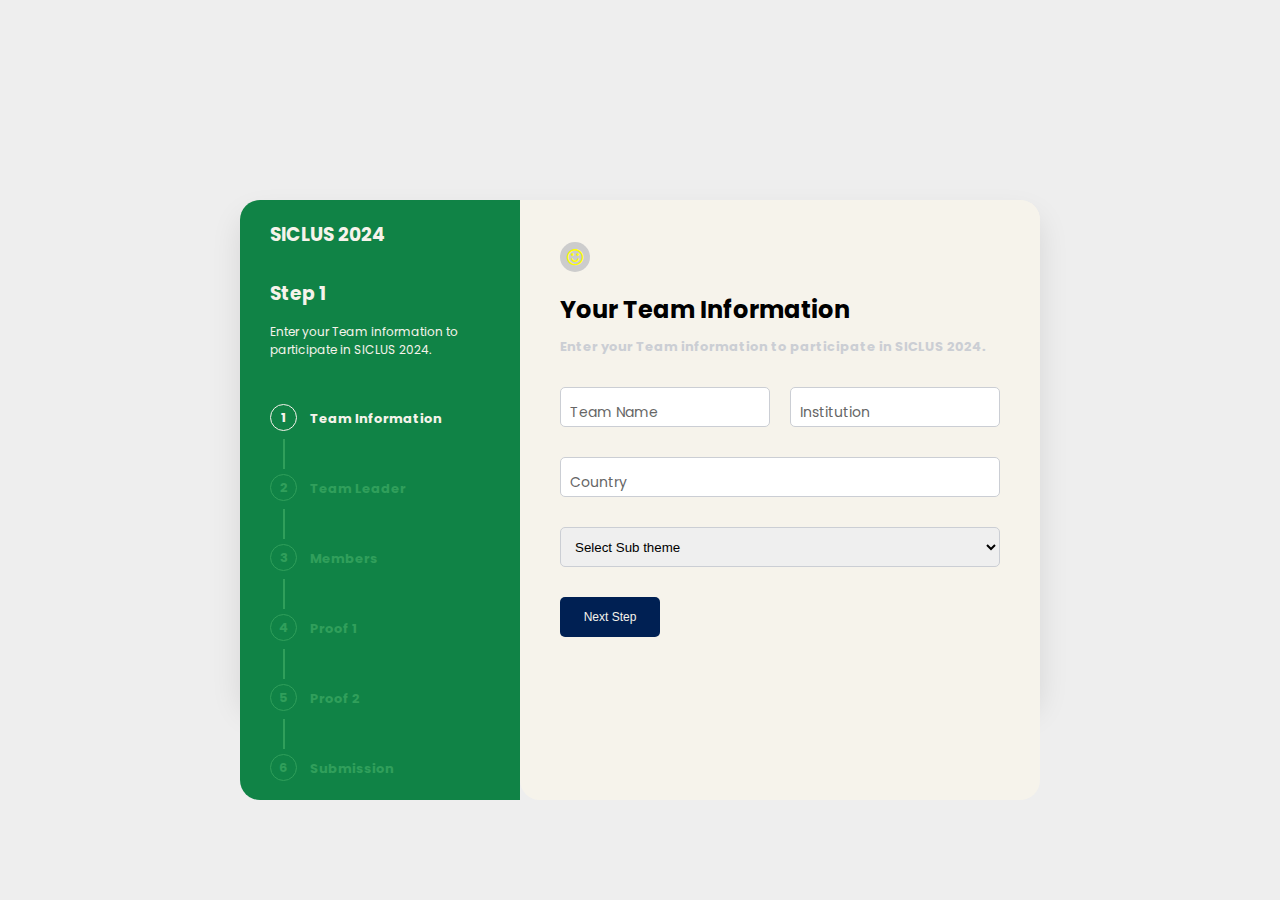
==== Registrasi/Index.html @ 1d0753e4 "Add files via upload" ====
<!doctype html>
<html>
    <head>
        <meta charset='utf-8'>
        <meta name='viewport' content='width=device-width, initial-scale=1'>
        <title>Registrasi</title>
        <link href='#' rel='stylesheet'>
        <link href='https://cdnjs.cloudflare.com/ajax/libs/font-awesome/4.7.0/css/font-awesome.min.css' rel='stylesheet'>
        <link rel="stylesheet" href="style.css" />
        <script type='text/javascript' src='#'></script>
        <script src="./app.js" defer></script>
    </head>
    <body>
        <div class="container">
            <div class="card">
                <div class="form">
                    <div class="left-side">
                        <div class="left-heading">
                            <h3>SICLUS 2024</h3>
                        </div>
                        <div class="steps-content">
                            <h3>Step <span class="step-number">1</span></h3>
                            <p class="step-number-content active">Enter your Team information to participate in SICLUS 2024.</p>
                            <p class="step-number-content d-none">Let us know more the leader of the team for better contact.</p>
                            <p class="step-number-content d-none">Don't forget your other teammates.</p>
                            <p class="step-number-content d-none">Submit requirement task that has been shared on Instagram.</p>
                            <p class="step-number-content d-none">Submit Requirement task on groupchat and your team ID.</p>
                            <p class="step-number-content d-none">Submit your innovation paper.</p>
                        </div>
                        <ul class="progress-bar">
                            <li class="active">Team Information</li>
                            <li>Team Leader</li>
                            <li>Members</li>
                            <li>Proof 1</li>
                            <li>Proof 2</li>
                            <li>Submission</li>
                        </ul>
                    </div>
            <div class="right-side">
                <div class="main active">
                    <small><i class="fa fa-smile-o"></i></small>
                    <div class="text">
                        <h2>Your Team Information</h2>
                        <p>Enter your Team information to participate in SICLUS 2024.</p>
                    </div>
                    <div class="input-text">
                        <div class="input-div">
                            <input type="text" required require id="user_name">
                            <span>Team Name</span>
                        </div>
                        <div class="input-div"> 
                            <input type="text" required>
                            <span>Institution</span>
                        </div>
                    </div>
                    <div class="input-text">
                        <div class="input-div">
                            <input type="text" required require>
                            <span>Country</span>
                        </div>
                    </div>
                    <div class="input-text">
                        <div class="input-div">
                            <select>
                                <option>Select Sub theme</option>
                                <option>Maritime</option>
                                <option>Infrastructure</option>
                                <option>Settlement</option>
                                <option>Economy</option>
                            </select>
                        </div>
                    </div>
                    <div class="buttons">
                        <button class="next_button">Next Step</button>
                    </div>
                </div>
                <div class="main">
                    <small><i class="fa fa-smile-o"></i></small>
                    <div class="text">
                        <h2>Team Leader</h2>
                        <p>Inform about your team leader.</p>
                    </div>
                    <div class="input-text">
                        <div class="input-div">
                            <input type="text" required require>
                            <span>Team Leader Name</span>
                        </div>
                        <div class="input-div"> 
                            <input type="text" required>
                            <span>Team Leader Major</span>
                        </div>
                    </div>
                    <div class="input-text">
                        <div class="input-div">
                            <input type="text" required require>
                            <span>Phone number</span>
                        </div>
                        <div class="input-div">
                            <input type="text" required require>
                            <span>E-mail Address</span>
                        </div>
                    </div>
                    <div class="buttons button_space">
                        <button class="back_button">Back</button>
                        <button class="next_button">Next Step</button>
                    </div>
                </div>
                <div class="main">
                    <small><i class="fa fa-smile-o"></i></small>
                    <div class="text">
                        <h2>Member</h2>
                        <p>Give us More information regarding the member?</p>
                    </div>
                    <div class="input-text">
                        <div class="input-div">
                            <input type="text" required require>
                            <span>First Member name</span>
                        </div>
                        <div class="input-div"> 
                            <input type="text" required require>
                            <span>Major</span>
                        </div>
                    </div>
                    <div class="input-text">
                        <div class="input-div">
                            <input type="text" required>
                            <span>Second Member Name</span>
                        </div>
                        <div class="input-div">
                            <input type="text" required>
                            <span>Major</span>
                        </div>
                    </div>
                    <div class="buttons button_space">
                        <button class="back_button">Back</button>
                        <button class="next_button">Next Step</button>
                    </div>
                </div>
                
                <div class="main">
                    <small><i class="fa fa-smile-o"></i></small>
                    <div class="text">
                        <h2>Proof 1</h2>
                        <p>Let us Know if you have share the requirement task to instagram</p>
                    </div>
                    <div class="input-text">
                        <div class="input-div">
                            <input type="file" required name="Flyer" id="Flyer" require>
                            <label>Flyer</label>
                        </div>
                    </div>
                    <div class="input-text">
                        <div class="input-div">
                            <input type="file" required name="Twibbon" id="Twibbon" require>
                            <label>Twibbon</label>
                        </div>
                    </div>
                    <div class="buttons button_space">
                        <button class="back_button">Back</button>
                        <button class="next_button">Next Step</button>
                    </div>
                </div>

                <div class="main">
                    <small><i class="fa fa-smile-o"></i></small>
                    <div class="text">
                        <h2>Proof 2</h2>
                        <p>Share yours and your teammates LOA and requirement task on group chat</p>
                    </div>
                    <div class="input-text">
                        <div class="input-div">
                            <input type="file" required name="flyer" id="flyer" require>
                            <label>Flyer (Group chat)</label>
                        </div>
                    </div>
                    <div class="input-text">
                        <div class="input-div">
                            <input type="file" required name="student_id_card" id="student_id_card" require>
                            <label>Student ID Card/LOA (PDF)</label>
                        </div>
                    </div>
                    <div class="buttons button_space">
                        <button class="back_button">Back</button>
                        <button class="next_button">Next Step</button>
                    </div>
                </div>
                
                
                
                <div class="main">
                    <small><i class="fa fa-smile-o"></i></small>
                    <div class="text">
                        <h2>Submission</h2>
                        <p>Submit your team work</p>
                    </div>
                    <div class="input-text">
                        <div class="input-div">
                            <input type="file" required name="Origin" id="Origin" require>
                            <label>Originality Sheet</label>
                        </div>
                    </div>
                    <div class="input-text">
                        <div class="input-div">
                            <input type="file" required name="abstract" id="sbstract" require>
                            <label>Abstract</label>
                        </div>
                    </div>
                    <div class="buttons button_space">
                        <button class="back_button">Back</button>
                        <button class="submit_button">Submit</button>
                    </div>
                </div>
                 <div class="main">
                     <svg class="checkmark" xmlns="http://www.w3.org/2000/svg" viewBox="0 0 52 52">
                         <circle class="checkmark__circle" cx="26" cy="26" r="25" fill="none"/>
                        <path class="checkmark__check" fill="none" d="M14.1 27.2l7.1 7.2 16.7-16.8"/>
                    </svg>
                     
                    <div class="text congrats">
                        <h2>Congratulations!</h2>
                        <p>Thanks Energizen. <span class="shown_name"></span> your information has been submitted successfully. Join the WhatsApp group <a href="https://your_whatsapp_group_link_here">here</a>.</p>
                    </div>

            </div>
        </div>
    </div>
</div>
---- Registrasi/style.css ----
@import url('https://fonts.googleapis.com/css2?family=Poppins:wght@200&display=swap');

*{
    padding:0;
    margin:0;
}
.container{
    min-height:100vh;
    display:flex;
    justify-content:center;
    align-items:center;
    background-color:#eee;
}
.container .card{
    height:500px;
    width:800px;
    background-color:#F6F3EB;
    position:relative;
    box-shadow:0 15px 30px rgba(0,0,0,0.1);
    font-family: 'Poppins', sans-serif;
    border-radius:20px;
}
.container .card .form{
    width:100%;
    height:100%;
    
    display:flex;
}
.container .card .left-side{
    width:35%;
    background-color:#108346;
    height:120%;
 border-top-left-radius:20px;
 border-bottom-left-radius:20px;
  padding:20px 30px;
  box-sizing:border-box;

}
/*left-side-start*/
.left-heading{
    color:#F6F3EB;
   
}
.steps-content{
    margin-top:30px;
    color:#F6F3EB;
}
.steps-content p{
    font-size:12px;
    margin-top:15px;
}
.progress-bar{
    list-style:none;
    /*color:#F6F3EB;*/
    margin-top:30px;
    font-size:13px;
    font-weight:700;
    counter-reset:container 0;
}
.progress-bar li{
       position:relative;
       margin-left:40px;
       margin-top:50px;
       counter-increment:container 1;
      color:#309F5B;
}
.progress-bar li::before{
    content:counter(container);
    line-height:25px;
    text-align:center;
    position:absolute;
    height:25px;
    width:25px;
    border:1px solid #309F5B;
    border-radius:50%;
    left:-40px;
    top:-5px;
    z-index:10;
    background-color:#108346;

     
}


.progress-bar li::after{
    content: '';
    position: absolute;
    height: 30px;
    width: 2px;
    background-color: #309F5B;
    z-index: 1;
    left: -27px;
    top: -40px;
}


.progress-bar li.active::after{
    background-color: #F6F3EB;

}

.progress-bar li:first-child:after{
  display:none;  
}

/*.progress-bar li:last-child:after{*/
/*  display:none;  */
/*}*/
.progress-bar li.active::before{
    color:#F6F3EB;
      border:1px solid #F6F3EB;
}
.progress-bar li.active{
    color:#F6F3EB;
}
.d-none{
   display:none;   
}


/*left-side-end*/
.container .card .right-side{
    width:65%;
    background-color:#F6F3EB;
    height:120%;
  border-radius:20px;
}
/*right-side-start*/
.main{
    display:none;
}
.active{
    display:block;
}
.main{
    padding:40px;
}
.main small{
    display:flex;
    justify-content:center;
    align-items:center;
    margin-top:2px;
    height:30px;
    width:30px;
    background-color:#ccc;
    border-radius:50%;
    color:yellow;
    font-size:19px;
}
.text{
    margin-top:20px;
}
.congrats{
    text-align:center;
}
.text p{
    margin-top:10px;
    font-size:13px;
    font-weight:700;
    color:#cbced4;
}
.input-text{
    margin:30px 0;
     display:flex;
    gap:20px;
}

.input-text .input-div{
    width:100%;
    position:relative;
    
}
.input-div input[type="file"] {
    width: 100%;
    padding: 8px;
    border: 1px solid #ccc;
    border-radius: 5px;
    background-color: #F6F3EB;
}
.input-div input[type="file"] + span {
    pointer-events: none; /* Menonaktifkan interaksi dengan teks */
}
.input-div input[type="file"]::file-selector-button {
    padding: 10px 10px; /* Mengatur padding tombol unggah */
    border: none;
    border-radius: 5px;
    background-color: #002053;
    color: #F6F3EB;
    font-size: 10px;
    cursor: pointer;
    position: relative; /* Menjadikan posisi relatif untuk mengatur z-index */
    z-index: 2; /* Mengatur z-index agar tombol unggah berada di atas teks */
}
.input-div span {
    display: block;
    margin-top: 5px;
    font-size: 14px;
    color: #666;
}

input[type="text"]{
    width:100%;
    height:40px;
    border:none;
    outline:0;
    border-radius:5px;
    border:1px solid #cbced4;
    gap:20px;
    box-sizing:border-box;
    padding:0px 10px;
}
select{
    width:100%;
    height:40px;
    border:none;
    outline:0;
    border-radius:5px;
    border:1px solid #cbced4;
    gap:20px;
    box-sizing:border-box;
    padding:0px 10px;
}
.input-text .input-div span{
    position:absolute;
    top:10px;
    left:10px;
    font-size:14px;
    transition:all 0.5s;
}
.input-div input:focus ~ span,.input-div input:valid ~ span  {
    top:-15px;
    left:6px;
    font-size:10px;
    font-weight:600; 
}

.input-div span{
    top:-15px;
    left:6px;
    font-size:10px;
}
.buttons button{
    height:40px;
    width:100px;
    border:none;
    border-radius:5px;
    background-color:#002053;
    font-size:12px;
    color:#F6F3EB;
    cursor:pointer;
}
.button_space{
    display:flex;
    gap:20px;
    
}
.button_space button:nth-child(1){
    background-color:#F6F3EB;
    color:#000;
    border:1px solid#000;
}
.user_card{
    margin-top:20px;
    margin-bottom:40px;
    height:200px;
    width:100%;
    border:1px solid #c7d3d9;
    border-radius:10px;
    display:flex;
    overflow:hidden;
    position:relative;
    box-sizing:border-box;
}
.user_card span{
    height:80px;
    width:100%;
    background-color:#dfeeff;
}
.circle{
    position:absolute;
    top:40px;
    left:60px;
}
.circle span{
    height:70px;
    width:70px;
    background-color:#F6F3EB;
    display:flex;
    justify-content:center;
    align-items:center;
    border:2px solid #F6F3EB;
    border-radius:50%;
}
.circle span img{
    width:100%;
    height:100%;
    border-radius:50%;
    object-fit:cover;
}
.social{
    display:flex;
    position:absolute;
    top:100px;
    right:10px;
}
.social span{
    height:30px;
    width:30px;
    border-radius:7px;
    background-color:#F6F3EB;
    border:1px solid #cbd6dc;
    display:flex;
    justify-content:center;
    align-items:center;
    margin-left:10px;
    color:#cbd6dc;

}
.social span i{
        cursor:pointer;
}
.heart{
    color:red !important;
}
.share{
        color:red !important;
}
.user_name{
    position:absolute;
    top:110px;
    margin:10px;
    padding:0 30px;
    display:flex;
    flex-direction:column;
    width:100%;
    
} 
.user_name h3{
    color:#4c5b68;
}
.detail{
    /*margin-top:10px;*/
   display:flex;
   justify-content:space-between;
   margin-right:50px;
}
.detail p{
    font-size:12px;
    font-weight:700;

}
.detail p a{
    text-decoration:none;
    color:blue;
}






.checkmark__circle {
  stroke-dasharray: 166;
  stroke-dashoffset: 166;
  stroke-width: 2;
  stroke-miterlimit: 10;
  stroke: #7ac142;
  fill: none;
  animation: stroke 0.6s cubic-bezier(0.65, 0, 0.45, 1) forwards;
}

.checkmark {
  width: 56px;
  height: 56px;
  border-radius: 50%;
  display: block;
  stroke-width: 2;
  stroke: #F6F3EB;
  stroke-miterlimit: 10;
  margin: 10% auto;
  box-shadow: inset 0px 0px 0px #7ac142;
  animation: fill .4s ease-in-out .4s forwards, scale .3s ease-in-out .9s both;
}

.checkmark__check {
  transform-origin: 50% 50%;
  stroke-dasharray: 48;
  stroke-dashoffset: 48;
  animation: stroke 0.3s cubic-bezier(0.65, 0, 0.45, 1) 0.8s forwards;
}

@keyframes stroke {
  100% {
    stroke-dashoffset: 0;
  }
}
@keyframes scale {
  0%, 100% {
    transform: none;
  }
  50% {
    transform: scale3d(1.1, 1.1, 1);
  }
}
@keyframes fill {
  100% {
    box-shadow: inset 0px 0px 0px 30px #7ac142;
  }
}










.warning{
    border:1px solid red !important;
}


/*right-side-end*/
@media (max-width:750px) {
    .container{
        height:scroll;
       
        
    }
    .container .card {
        max-width: 350px;
        height:auto !important;
        margin:30px 0;
    }
    .container .card .right-side {
     width:100%;
            
    }
     .input-text{
         display:block;
     }
     
     .input-text .input-div{
  margin-top:20px;
    
}

    .container .card .left-side {
           
     display: none;
    }
}
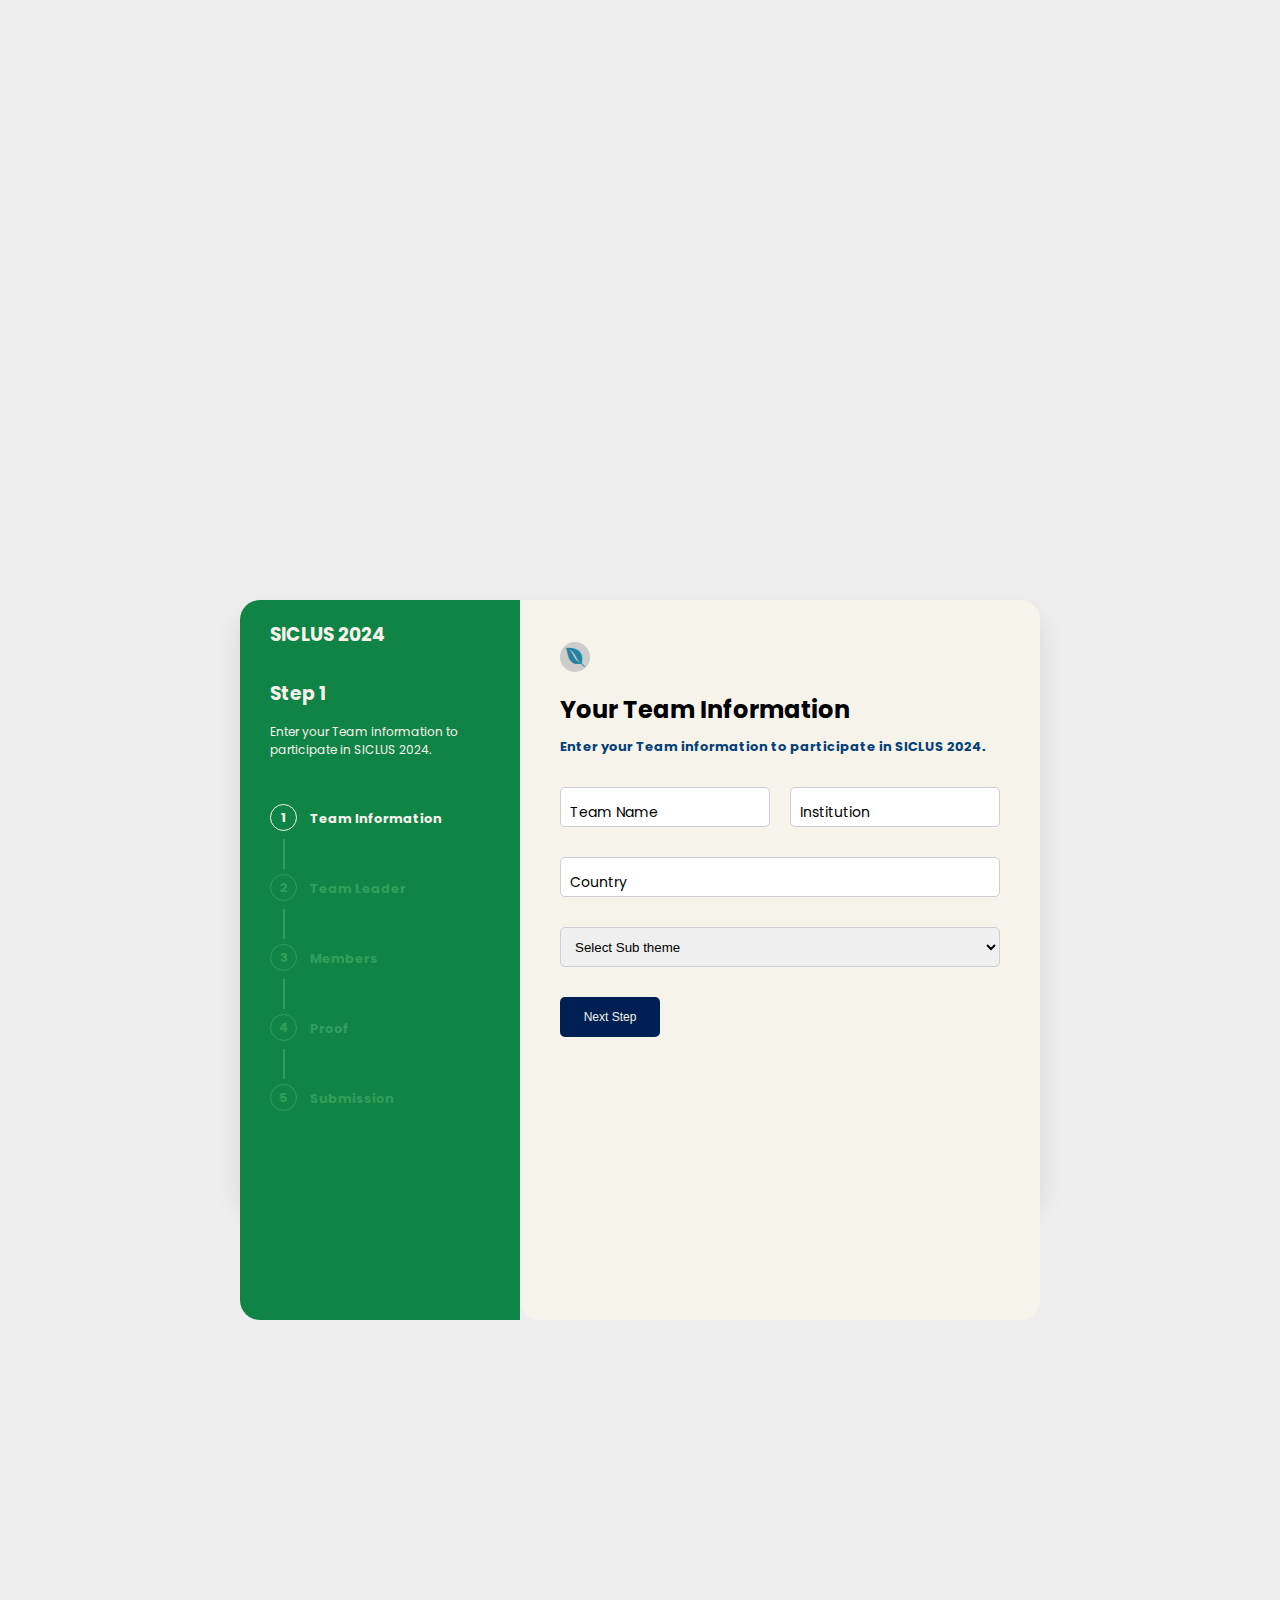
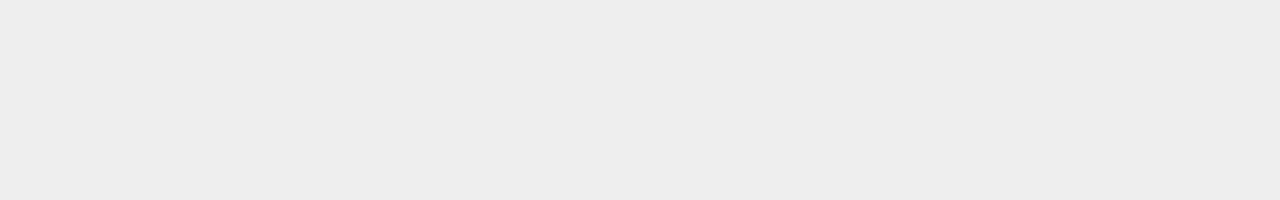
==== commit 2e15f595: "Add Photograph and modified some" ====
--- a/Registrasi/Index.html
+++ b/Registrasi/Index.html
@@ -21,24 +21,18 @@
                         <div class="steps-content">
                             <h3>Step <span class="step-number">1</span></h3>
                             <p class="step-number-content active">Enter your Team information to participate in SICLUS 2024.</p>
-                            <p class="step-number-content d-none">Let us know more the leader of the team for better contact.</p>
-                            <p class="step-number-content d-none">Don't forget your other teammates.</p>
-                            <p class="step-number-content d-none">Submit requirement task that has been shared on Instagram.</p>
-                            <p class="step-number-content d-none">Submit Requirement task on groupchat and your team ID.</p>
-                            <p class="step-number-content d-none">Submit your innovation paper.</p>
                         </div>
                         <ul class="progress-bar">
                             <li class="active">Team Information</li>
                             <li>Team Leader</li>
                             <li>Members</li>
-                            <li>Proof 1</li>
-                            <li>Proof 2</li>
+                            <li>Proof</li>
                             <li>Submission</li>
                         </ul>
                     </div>
             <div class="right-side">
                 <div class="main active">
-                    <small><i class="fa fa-smile-o"></i></small>
+                    <small><i class="fa fa-envira"></i></small>
                     <div class="text">
                         <h2>Your Team Information</h2>
                         <p>Enter your Team information to participate in SICLUS 2024.</p>
@@ -75,7 +69,7 @@
                     </div>
                 </div>
                 <div class="main">
-                    <small><i class="fa fa-smile-o"></i></small>
+                    <small><i class="fa fa-envira"></i></small>
                     <div class="text">
                         <h2>Team Leader</h2>
                         <p>Inform about your team leader.</p>
@@ -105,8 +99,9 @@
                         <button class="next_button">Next Step</button>
                     </div>
                 </div>
-                <div class="main">
-                    <small><i class="fa fa-smile-o"></i></small>
+
+                <div class="main">
+                    <small><i class="fa fa-envira"></i></small>
                     <div class="text">
                         <h2>Member</h2>
                         <p>Give us More information regarding the member?</p>
@@ -138,10 +133,10 @@
                 </div>
                 
                 <div class="main">
-                    <small><i class="fa fa-smile-o"></i></small>
-                    <div class="text">
-                        <h2>Proof 1</h2>
-                        <p>Let us Know if you have share the requirement task to instagram</p>
+                    <small><i class="fa fa-envira"></i></small>
+                    <div class="text">
+                        <h2>Registration Proof</h2>
+                        <p>Let us Know if you completed the registration task and proof if you are a student</p>
                     </div>
                     <div class="input-text">
                         <div class="input-div">
@@ -155,18 +150,6 @@
                             <label>Twibbon</label>
                         </div>
                     </div>
-                    <div class="buttons button_space">
-                        <button class="back_button">Back</button>
-                        <button class="next_button">Next Step</button>
-                    </div>
-                </div>
-
-                <div class="main">
-                    <small><i class="fa fa-smile-o"></i></small>
-                    <div class="text">
-                        <h2>Proof 2</h2>
-                        <p>Share yours and your teammates LOA and requirement task on group chat</p>
-                    </div>
                     <div class="input-text">
                         <div class="input-div">
                             <input type="file" required name="flyer" id="flyer" require>
@@ -184,11 +167,10 @@
                         <button class="next_button">Next Step</button>
                     </div>
                 </div>
+                 
                 
-                
-                
-                <div class="main">
-                    <small><i class="fa fa-smile-o"></i></small>
+                <div class="main">
+                    <small><i class="fa fa-envira"></i></small>
                     <div class="text">
                         <h2>Submission</h2>
                         <p>Submit your team work</p>
--- a/Registrasi/style.css
+++ b/Registrasi/style.css
@@ -5,14 +5,14 @@
     margin:0;
 }
 .container{
-    min-height:100vh;
+    min-height:200vh;
     display:flex;
     justify-content:center;
     align-items:center;
     background-color:#eee;
 }
 .container .card{
-    height:500px;
+    height:600px;
     width:800px;
     background-color:#F6F3EB;
     position:relative;
@@ -144,7 +144,7 @@
     width:30px;
     background-color:#ccc;
     border-radius:50%;
-    color:yellow;
+    color:#2382A1;
     font-size:19px;
 }
 .text{
@@ -157,8 +157,13 @@
     margin-top:10px;
     font-size:13px;
     font-weight:700;
-    color:#cbced4;
-}
+    color:#064078;
+}
+.payment-options label {
+    display: block;
+    margin-bottom: 10px; /* Atur jarak antar opsi */
+}
+
 .input-text{
     margin:30px 0;
      display:flex;
@@ -175,7 +180,7 @@
     padding: 8px;
     border: 1px solid #ccc;
     border-radius: 5px;
-    background-color: #F6F3EB;
+    background-color: #fff;
 }
 .input-div input[type="file"] + span {
     pointer-events: none; /* Menonaktifkan interaksi dengan teks */
@@ -185,7 +190,7 @@
     border: none;
     border-radius: 5px;
     background-color: #002053;
-    color: #F6F3EB;
+    color: #fff;
     font-size: 10px;
     cursor: pointer;
     position: relative; /* Menjadikan posisi relatif untuk mengatur z-index */
@@ -195,7 +200,7 @@
     display: block;
     margin-top: 5px;
     font-size: 14px;
-    color: #666;
+    color: #000;
 }
 
 input[type="text"]{
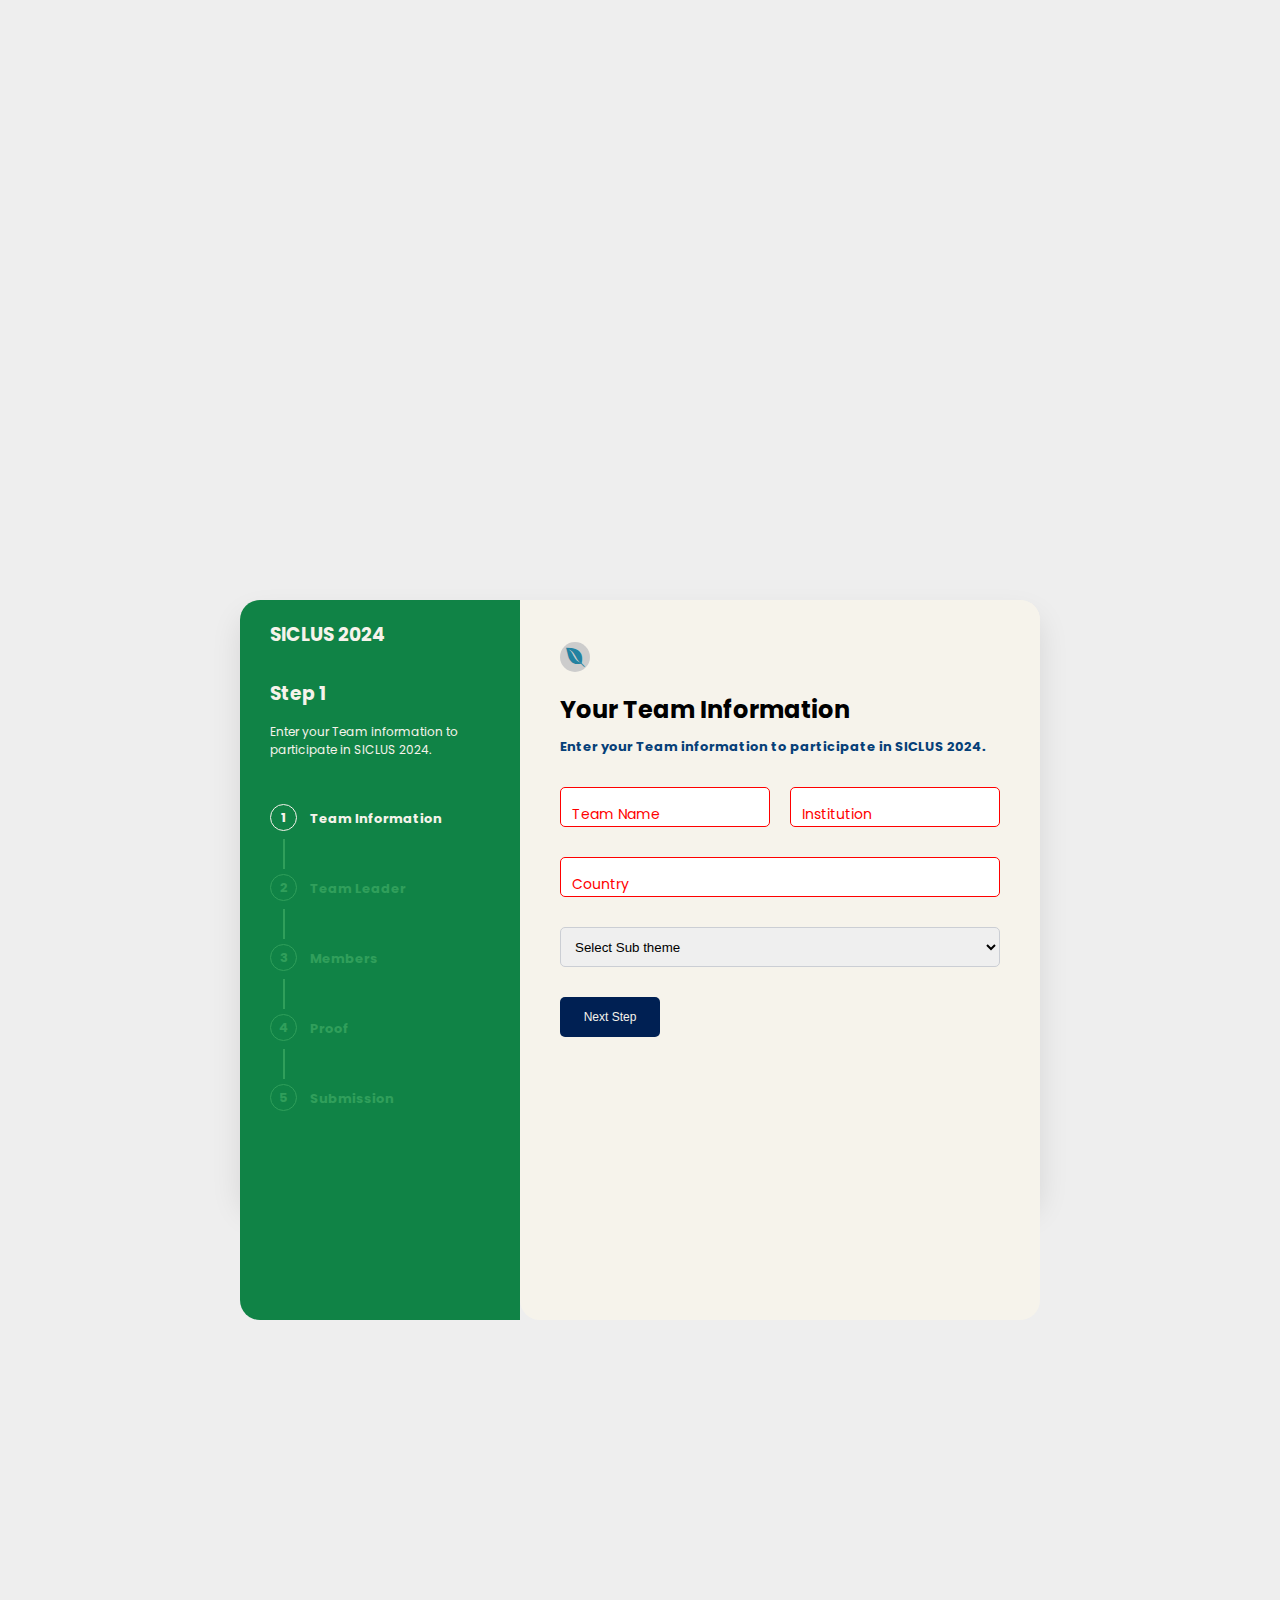
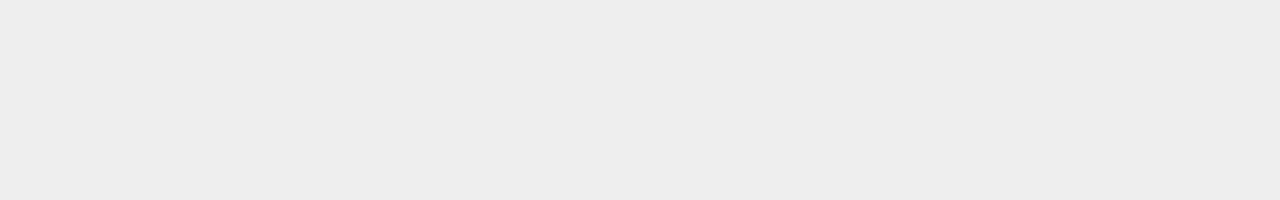
==== commit 90e0a956: "revisi" ====
--- a/Registrasi/Index.html
+++ b/Registrasi/Index.html
@@ -7,7 +7,6 @@
         <link href='#' rel='stylesheet'>
         <link href='https://cdnjs.cloudflare.com/ajax/libs/font-awesome/4.7.0/css/font-awesome.min.css' rel='stylesheet'>
         <link rel="stylesheet" href="style.css" />
-        <script type='text/javascript' src='#'></script>
         <script src="./app.js" defer></script>
     </head>
     <body>
@@ -30,180 +29,182 @@
                             <li>Submission</li>
                         </ul>
                     </div>
-            <div class="right-side">
-                <div class="main active">
-                    <small><i class="fa fa-envira"></i></small>
-                    <div class="text">
-                        <h2>Your Team Information</h2>
-                        <p>Enter your Team information to participate in SICLUS 2024.</p>
-                    </div>
-                    <div class="input-text">
-                        <div class="input-div">
-                            <input type="text" required require id="user_name">
-                            <span>Team Name</span>
-                        </div>
-                        <div class="input-div"> 
-                            <input type="text" required>
-                            <span>Institution</span>
-                        </div>
-                    </div>
-                    <div class="input-text">
-                        <div class="input-div">
-                            <input type="text" required require>
-                            <span>Country</span>
-                        </div>
-                    </div>
-                    <div class="input-text">
-                        <div class="input-div">
-                            <select>
-                                <option>Select Sub theme</option>
-                                <option>Maritime</option>
-                                <option>Infrastructure</option>
-                                <option>Settlement</option>
-                                <option>Economy</option>
-                            </select>
-                        </div>
-                    </div>
-                    <div class="buttons">
-                        <button class="next_button">Next Step</button>
+                    <div class="right-side">
+                        <div class="main active">
+                            <small><i class="fa fa-envira"></i></small>
+                            <div class="text">
+                                <h2>Your Team Information</h2>
+                                <p>Enter your Team information to participate in SICLUS 2024.</p>
+                            </div>
+                            <div class="input-text">
+                                <div class="input-div">
+                                    <input type="text" required id="user_name">
+                                    <span>Team Name</span>
+                                </div>
+                                <div class="input-div"> 
+                                    <input type="text" required>
+                                    <span>Institution</span>
+                                </div>
+                            </div>
+                            <div class="input-text">
+                                <div class="input-div">
+                                    <input type="text" required>
+                                    <span>Country</span>
+                                </div>
+                            </div>
+                            <div class="input-text">
+                                <div class="input-div">
+                                    <select required>
+                                        <option value="">Select Sub theme</option>
+                                        <option>Maritime</option>
+                                        <option>Infrastructure</option>
+                                        <option>Settlement</option>
+                                        <option>Economy</option>
+                                    </select>
+                                </div>
+                            </div>
+                            <div class="buttons">
+                                <button class="next_button">Next Step</button>
+                            </div>
+                        </div>
+                        <div class="main">
+                            <small><i class="fa fa-envira"></i></small>
+                            <div class="text">
+                                <h2>Team Leader</h2>
+                                <p>Inform about your team leader.</p>
+                            </div>
+                            <div class="input-text">
+                                <div class="input-div">
+                                    <input type="text" required>
+                                    <span>Team Leader Name</span>
+                                </div>
+                                <div class="input-div"> 
+                                    <input type="text" required>
+                                    <span>Team Leader Major</span>
+                                </div>
+                            </div>
+                            <div class="input-text">
+                                <div class="input-div">
+                                    <input type="tel" required pattern="\+?[0-9]{10,15}" title="Phone number must be between 10 to 15 digits and can start with +">
+                                    <span>Phone number</span>
+                                </div>                        
+                                <div class="input-div">
+                                    <input type="email" required pattern="[a-zA-Z0-9._%+-]+@[a-zA-Z0-9.-]+\.[a-zA-Z]{2,}" title="Please enter a valid email address">
+                                    <span>E-mail Address</span>
+                                </div>
+                            </div>
+                            <div class="buttons button_space">
+                                <button class="back_button">Back</button>
+                                <button class="next_button">Next Step</button>
+                            </div>
+                        </div>
+
+                        <div class="main">
+                            <small><i class="fa fa-envira"></i></small>
+                            <div class="text">
+                                <h2>Member</h2>
+                                <p>Give us More information regarding the member?</p>
+                            </div>
+                            <div class="input-text">
+                                <div class="input-div">
+                                    <input type="text" required>
+                                    <span>First Member name</span>
+                                </div>
+                                <div class="input-div"> 
+                                    <input type="text" required>
+                                    <span>Major</span>
+                                </div>
+                            </div>
+                            <div class="input-text">
+                                <div class="input-div">
+                                    <input type="text" required>
+                                    <span>Second Member Name</span>
+                                </div>
+                                <div class="input-div">
+                                    <input type="text" required>
+                                    <span>Major</span>
+                                </div>
+                            </div>
+                            <div class="buttons button_space">
+                                <button class="back_button">Back</button>
+                                <button class="next_button">Next Step</button>
+                            </div>
+                        </div>
+                        
+                        <div class="main">
+                            <small><i class="fa fa-envira"></i></small>
+                            <div class="text">
+                                <h2>Registration Proof</h2>
+                                <p>Let us Know if you completed the registration task and proof if you are a student</p>
+                            </div>
+                            <div class="input-text">
+                                <div class="input-div">
+                                    <input type="file" required name="Flyer" id="Flyer">
+                                    <label>Flyer</label>
+                                </div>
+                            </div>
+                            <div class="input-text">
+                                <div class="input-div">
+                                    <input type="file" required name="Twibbon" id="Twibbon">
+                                    <label>Twibbon</label>
+                                </div>
+                            </div>
+                            <div class="input-text">
+                                <div class="input-div">
+                                    <input type="file" required name="flyer" id="flyer">
+                                    <label>Flyer (Group chat)</label>
+                                </div>
+                            </div>
+                            <div class="input-text">
+                                <div class="input-div">
+                                    <input type="file" required name="student_id_card" id="student_id_card">
+                                    <label>Student ID Card/KRS (PDF)</label>
+                                </div>
+                            </div>
+                            <div class="buttons button_space">
+                                <button class="back_button">Back</button>
+                                <button class="next_button">Next Step</button>
+                            </div>
+                        </div>
+                         
+                        
+                        <div class="main">
+                            <small><i class="fa fa-envira"></i></small>
+                            <div class="text">
+                                <h2>Submission</h2>
+                                <p>Submit your team work</p>
+                            </div>
+                            <div class="input-text">
+                                <div class="input-div">
+                                    <input type="file" required name="Origin" id="Origin">
+                                    <label>Originality Sheet</label>
+                                </div>
+                            </div>
+                            <div class="input-text">
+                                <div class="input-div">
+                                    <input type="file" required name="abstract" id="sbstract">
+                                    <label>Abstract</label>
+                                </div>
+                            </div>
+                            <div class="buttons button_space">
+                                <button class="back_button">Back</button>
+                                <button class="submit_button">Submit</button>
+                            </div>
+                        </div>
+                         <div class="main">
+                             <svg class="checkmark" xmlns="http://www.w3.org/2000/svg" viewBox="0 0 52 52">
+                                 <circle class="checkmark__circle" cx="26" cy="26" r="25" fill="none"/>
+                                <path class="checkmark__check" fill="none" d="M14.1 27.2l7.1 7.2 16.7-16.8"/>
+                            </svg>
+                             
+                            <div class="text congrats">
+                                <h2>Congratulations!</h2>
+                                <p>Thanks Energizen. <span class="shown_name"></span> your information has been submitted successfully. Join the WhatsApp group <a href="https://your_whatsapp_group_link_here">here</a>.</p>
+                            </div>
+                        </div>
                     </div>
                 </div>
-                <div class="main">
-                    <small><i class="fa fa-envira"></i></small>
-                    <div class="text">
-                        <h2>Team Leader</h2>
-                        <p>Inform about your team leader.</p>
-                    </div>
-                    <div class="input-text">
-                        <div class="input-div">
-                            <input type="text" required require>
-                            <span>Team Leader Name</span>
-                        </div>
-                        <div class="input-div"> 
-                            <input type="text" required>
-                            <span>Team Leader Major</span>
-                        </div>
-                    </div>
-                    <div class="input-text">
-                        <div class="input-div">
-                            <input type="text" required require>
-                            <span>Phone number</span>
-                        </div>
-                        <div class="input-div">
-                            <input type="text" required require>
-                            <span>E-mail Address</span>
-                        </div>
-                    </div>
-                    <div class="buttons button_space">
-                        <button class="back_button">Back</button>
-                        <button class="next_button">Next Step</button>
-                    </div>
-                </div>
-
-                <div class="main">
-                    <small><i class="fa fa-envira"></i></small>
-                    <div class="text">
-                        <h2>Member</h2>
-                        <p>Give us More information regarding the member?</p>
-                    </div>
-                    <div class="input-text">
-                        <div class="input-div">
-                            <input type="text" required require>
-                            <span>First Member name</span>
-                        </div>
-                        <div class="input-div"> 
-                            <input type="text" required require>
-                            <span>Major</span>
-                        </div>
-                    </div>
-                    <div class="input-text">
-                        <div class="input-div">
-                            <input type="text" required>
-                            <span>Second Member Name</span>
-                        </div>
-                        <div class="input-div">
-                            <input type="text" required>
-                            <span>Major</span>
-                        </div>
-                    </div>
-                    <div class="buttons button_space">
-                        <button class="back_button">Back</button>
-                        <button class="next_button">Next Step</button>
-                    </div>
-                </div>
-                
-                <div class="main">
-                    <small><i class="fa fa-envira"></i></small>
-                    <div class="text">
-                        <h2>Registration Proof</h2>
-                        <p>Let us Know if you completed the registration task and proof if you are a student</p>
-                    </div>
-                    <div class="input-text">
-                        <div class="input-div">
-                            <input type="file" required name="Flyer" id="Flyer" require>
-                            <label>Flyer</label>
-                        </div>
-                    </div>
-                    <div class="input-text">
-                        <div class="input-div">
-                            <input type="file" required name="Twibbon" id="Twibbon" require>
-                            <label>Twibbon</label>
-                        </div>
-                    </div>
-                    <div class="input-text">
-                        <div class="input-div">
-                            <input type="file" required name="flyer" id="flyer" require>
-                            <label>Flyer (Group chat)</label>
-                        </div>
-                    </div>
-                    <div class="input-text">
-                        <div class="input-div">
-                            <input type="file" required name="student_id_card" id="student_id_card" require>
-                            <label>Student ID Card/LOA (PDF)</label>
-                        </div>
-                    </div>
-                    <div class="buttons button_space">
-                        <button class="back_button">Back</button>
-                        <button class="next_button">Next Step</button>
-                    </div>
-                </div>
-                 
-                
-                <div class="main">
-                    <small><i class="fa fa-envira"></i></small>
-                    <div class="text">
-                        <h2>Submission</h2>
-                        <p>Submit your team work</p>
-                    </div>
-                    <div class="input-text">
-                        <div class="input-div">
-                            <input type="file" required name="Origin" id="Origin" require>
-                            <label>Originality Sheet</label>
-                        </div>
-                    </div>
-                    <div class="input-text">
-                        <div class="input-div">
-                            <input type="file" required name="abstract" id="sbstract" require>
-                            <label>Abstract</label>
-                        </div>
-                    </div>
-                    <div class="buttons button_space">
-                        <button class="back_button">Back</button>
-                        <button class="submit_button">Submit</button>
-                    </div>
-                </div>
-                 <div class="main">
-                     <svg class="checkmark" xmlns="http://www.w3.org/2000/svg" viewBox="0 0 52 52">
-                         <circle class="checkmark__circle" cx="26" cy="26" r="25" fill="none"/>
-                        <path class="checkmark__check" fill="none" d="M14.1 27.2l7.1 7.2 16.7-16.8"/>
-                    </svg>
-                     
-                    <div class="text congrats">
-                        <h2>Congratulations!</h2>
-                        <p>Thanks Energizen. <span class="shown_name"></span> your information has been submitted successfully. Join the WhatsApp group <a href="https://your_whatsapp_group_link_here">here</a>.</p>
-                    </div>
-
             </div>
         </div>
-    </div>
-</div>+    </body>
+</html>
--- a/Registrasi/style.css
+++ b/Registrasi/style.css
@@ -1,88 +1,90 @@
 @import url('https://fonts.googleapis.com/css2?family=Poppins:wght@200&display=swap');
 
-*{
-    padding:0;
-    margin:0;
-}
-.container{
-    min-height:200vh;
-    display:flex;
-    justify-content:center;
-    align-items:center;
-    background-color:#eee;
-}
-.container .card{
-    height:600px;
-    width:800px;
-    background-color:#F6F3EB;
-    position:relative;
-    box-shadow:0 15px 30px rgba(0,0,0,0.1);
+* {
+    padding: 0;
+    margin: 0;
+    box-sizing: border-box;
+}
+
+.container {
+    min-height: 200vh;
+    display: flex;
+    justify-content: center;
+    align-items: center;
+    background-color: #eee;
+}
+
+.container .card {
+    height: 600px;
+    width: 800px;
+    background-color: #F6F3EB;
+    position: relative;
+    box-shadow: 0 15px 30px rgba(0, 0, 0, 0.1);
     font-family: 'Poppins', sans-serif;
-    border-radius:20px;
-}
-.container .card .form{
-    width:100%;
-    height:100%;
-    
-    display:flex;
-}
-.container .card .left-side{
-    width:35%;
-    background-color:#108346;
-    height:120%;
- border-top-left-radius:20px;
- border-bottom-left-radius:20px;
-  padding:20px 30px;
-  box-sizing:border-box;
-
-}
-/*left-side-start*/
-.left-heading{
-    color:#F6F3EB;
-   
-}
-.steps-content{
-    margin-top:30px;
-    color:#F6F3EB;
-}
-.steps-content p{
-    font-size:12px;
-    margin-top:15px;
-}
-.progress-bar{
-    list-style:none;
-    /*color:#F6F3EB;*/
-    margin-top:30px;
-    font-size:13px;
-    font-weight:700;
-    counter-reset:container 0;
-}
-.progress-bar li{
-       position:relative;
-       margin-left:40px;
-       margin-top:50px;
-       counter-increment:container 1;
-      color:#309F5B;
-}
-.progress-bar li::before{
-    content:counter(container);
-    line-height:25px;
-    text-align:center;
-    position:absolute;
-    height:25px;
-    width:25px;
-    border:1px solid #309F5B;
-    border-radius:50%;
-    left:-40px;
-    top:-5px;
-    z-index:10;
-    background-color:#108346;
-
-     
-}
-
-
-.progress-bar li::after{
+    border-radius: 20px;
+}
+
+.container .card .form {
+    width: 100%;
+    height: 100%;
+    display: flex;
+}
+
+.container .card .left-side {
+    width: 35%;
+    background-color: #108346;
+    height: 120%;
+    border-top-left-radius: 20px;
+    border-bottom-left-radius: 20px;
+    padding: 20px 30px;
+}
+
+.left-heading {
+    color: #F6F3EB;
+}
+
+.steps-content {
+    margin-top: 30px;
+    color: #F6F3EB;
+}
+
+.steps-content p {
+    font-size: 12px;
+    margin-top: 15px;
+}
+
+.progress-bar {
+    list-style: none;
+    margin-top: 30px;
+    font-size: 13px;
+    font-weight: 700;
+    counter-reset: container 0;
+}
+
+.progress-bar li {
+    position: relative;
+    margin-left: 40px;
+    margin-top: 50px;
+    counter-increment: container 1;
+    color: #309F5B;
+}
+
+.progress-bar li::before {
+    content: counter(container);
+    line-height: 25px;
+    text-align: center;
+    position: absolute;
+    height: 25px;
+    width: 25px;
+    border: 1px solid #309F5B;
+    border-radius: 50%;
+    left: -40px;
+    top: -5px;
+    z-index: 10;
+    background-color: #108346;
+}
+
+.progress-bar li::after {
     content: '';
     position: absolute;
     height: 30px;
@@ -93,88 +95,90 @@
     top: -40px;
 }
 
-
-.progress-bar li.active::after{
-    background-color: #F6F3EB;
-
-}
-
-.progress-bar li:first-child:after{
-  display:none;  
-}
-
-/*.progress-bar li:last-child:after{*/
-/*  display:none;  */
-/*}*/
-.progress-bar li.active::before{
-    color:#F6F3EB;
-      border:1px solid #F6F3EB;
-}
-.progress-bar li.active{
-    color:#F6F3EB;
-}
-.d-none{
-   display:none;   
-}
-
-
-/*left-side-end*/
-.container .card .right-side{
-    width:65%;
-    background-color:#F6F3EB;
-    height:120%;
-  border-radius:20px;
-}
-/*right-side-start*/
-.main{
-    display:none;
-}
-.active{
-    display:block;
-}
-.main{
-    padding:40px;
-}
-.main small{
-    display:flex;
-    justify-content:center;
-    align-items:center;
-    margin-top:2px;
-    height:30px;
-    width:30px;
-    background-color:#ccc;
-    border-radius:50%;
-    color:#2382A1;
-    font-size:19px;
-}
-.text{
-    margin-top:20px;
-}
-.congrats{
-    text-align:center;
-}
-.text p{
-    margin-top:10px;
-    font-size:13px;
-    font-weight:700;
-    color:#064078;
-}
+.progress-bar li.active::after {
+    background-color: #F6F3EB;
+}
+
+.progress-bar li:first-child:after {
+    display: none;
+}
+
+.progress-bar li.active::before {
+    color: #F6F3EB;
+    border: 1px solid #F6F3EB;
+}
+
+.progress-bar li.active {
+    color: #F6F3EB;
+}
+
+.d-none {
+    display: none;
+}
+
+.container .card .right-side {
+    width: 65%;
+    background-color: #F6F3EB;
+    height: 120%;
+    border-radius: 20px;
+}
+
+.main {
+    display: none;
+}
+
+.active {
+    display: block;
+}
+
+.main {
+    padding: 40px;
+}
+
+.main small {
+    display: flex;
+    justify-content: center;
+    align-items: center;
+    margin-top: 2px;
+    height: 30px;
+    width: 30px;
+    background-color: #ccc;
+    border-radius: 50%;
+    color: #2382A1;
+    font-size: 19px;
+}
+
+.text {
+    margin-top: 20px;
+}
+
+.congrats {
+    text-align: center;
+}
+
+.text p {
+    margin-top: 10px;
+    font-size: 13px;
+    font-weight: 700;
+    color: #064078;
+}
+
 .payment-options label {
     display: block;
-    margin-bottom: 10px; /* Atur jarak antar opsi */
-}
-
-.input-text{
-    margin:30px 0;
-     display:flex;
-    gap:20px;
-}
-
-.input-text .input-div{
-    width:100%;
-    position:relative;
-    
-}
+    margin-bottom: 10px;
+}
+
+.input-text {
+    margin: 30px 0;
+    display: flex;
+    gap: 20px;
+}
+
+.input-text .input-div {
+    width: 100%;
+    position: relative;
+}
+
 .input-div input[type="file"] {
     width: 100%;
     padding: 8px;
@@ -182,20 +186,23 @@
     border-radius: 5px;
     background-color: #fff;
 }
+
 .input-div input[type="file"] + span {
-    pointer-events: none; /* Menonaktifkan interaksi dengan teks */
-}
+    pointer-events: none;
+}
+
 .input-div input[type="file"]::file-selector-button {
-    padding: 10px 10px; /* Mengatur padding tombol unggah */
+    padding: 10px 10px;
     border: none;
     border-radius: 5px;
     background-color: #002053;
     color: #fff;
     font-size: 10px;
     cursor: pointer;
-    position: relative; /* Menjadikan posisi relatif untuk mengatur z-index */
-    z-index: 2; /* Mengatur z-index agar tombol unggah berada di atas teks */
-}
+    position: relative;
+    z-index: 2;
+}
+
 .input-div span {
     display: block;
     margin-top: 5px;
@@ -203,257 +210,270 @@
     color: #000;
 }
 
-input[type="text"]{
-    width:100%;
-    height:40px;
-    border:none;
-    outline:0;
-    border-radius:5px;
-    border:1px solid #cbced4;
-    gap:20px;
-    box-sizing:border-box;
-    padding:0px 10px;
-}
-select{
-    width:100%;
-    height:40px;
-    border:none;
-    outline:0;
-    border-radius:5px;
-    border:1px solid #cbced4;
-    gap:20px;
-    box-sizing:border-box;
-    padding:0px 10px;
-}
-.input-text .input-div span{
-    position:absolute;
-    top:10px;
-    left:10px;
-    font-size:14px;
-    transition:all 0.5s;
-}
-.input-div input:focus ~ span,.input-div input:valid ~ span  {
-    top:-15px;
-    left:6px;
-    font-size:10px;
-    font-weight:600; 
-}
-
-.input-div span{
-    top:-15px;
-    left:6px;
-    font-size:10px;
-}
-.buttons button{
-    height:40px;
-    width:100px;
-    border:none;
-    border-radius:5px;
-    background-color:#002053;
-    font-size:12px;
-    color:#F6F3EB;
-    cursor:pointer;
-}
-.button_space{
-    display:flex;
-    gap:20px;
-    
-}
-.button_space button:nth-child(1){
-    background-color:#F6F3EB;
-    color:#000;
-    border:1px solid#000;
-}
-.user_card{
-    margin-top:20px;
-    margin-bottom:40px;
-    height:200px;
-    width:100%;
-    border:1px solid #c7d3d9;
-    border-radius:10px;
-    display:flex;
-    overflow:hidden;
-    position:relative;
-    box-sizing:border-box;
-}
-.user_card span{
-    height:80px;
-    width:100%;
-    background-color:#dfeeff;
-}
-.circle{
-    position:absolute;
-    top:40px;
-    left:60px;
-}
-.circle span{
-    height:70px;
-    width:70px;
-    background-color:#F6F3EB;
-    display:flex;
-    justify-content:center;
-    align-items:center;
-    border:2px solid #F6F3EB;
-    border-radius:50%;
-}
-.circle span img{
-    width:100%;
-    height:100%;
-    border-radius:50%;
-    object-fit:cover;
-}
-.social{
-    display:flex;
-    position:absolute;
-    top:100px;
-    right:10px;
-}
-.social span{
-    height:30px;
-    width:30px;
-    border-radius:7px;
-    background-color:#F6F3EB;
-    border:1px solid #cbd6dc;
-    display:flex;
-    justify-content:center;
-    align-items:center;
-    margin-left:10px;
-    color:#cbd6dc;
-
-}
-.social span i{
-        cursor:pointer;
-}
-.heart{
-    color:red !important;
-}
-.share{
-        color:red !important;
-}
-.user_name{
-    position:absolute;
-    top:110px;
-    margin:10px;
-    padding:0 30px;
-    display:flex;
-    flex-direction:column;
-    width:100%;
-    
-} 
-.user_name h3{
-    color:#4c5b68;
-}
-.detail{
-    /*margin-top:10px;*/
-   display:flex;
-   justify-content:space-between;
-   margin-right:50px;
-}
-.detail p{
-    font-size:12px;
-    font-weight:700;
-
-}
-.detail p a{
-    text-decoration:none;
-    color:blue;
-}
-
-
-
-
-
+input[type="text"],
+input[type="tel"],
+input[type="email"] {
+    width: 100%;
+    height: 40px;
+    border: none;
+    outline: 0;
+    border-radius: 5px;
+    border: 1px solid #cbced4;
+    box-sizing: border-box;
+    padding: 0 10px;
+    position: relative;
+}
+
+select {
+    width: 100%;
+    height: 40px;
+    border: none;
+    outline: 0;
+    border-radius: 5px;
+    border: 1px solid #cbced4;
+    box-sizing: border-box;
+    padding: 0 10px;
+}
+
+.input-div span {
+    position: absolute;
+    top: 12px;
+    left: 12px;
+    font-size: 14px;
+    color: #000;
+    transition: all 0.3s ease;
+    pointer-events: none;
+}
+
+.input-div input:focus ~ span,
+.input-div input:valid ~ span {
+    top: -23px;
+    left: 6px;
+    font-size: 14px;
+    padding: 0 4px;
+    border-radius: 3px;
+}
+
+input:focus,
+input:valid {
+    border-color: #108346;
+}
+
+input:invalid {
+    border-color: red;
+}
+
+input:invalid ~ span {
+    color: red;
+}
+
+.buttons button {
+    height: 40px;
+    width: 100px;
+    border: none;
+    border-radius: 5px;
+    background-color: #002053;
+    font-size: 12px;
+    color: #F6F3EB;
+    cursor: pointer;
+}
+
+.button_space {
+    display: flex;
+    gap: 20px;
+}
+
+.button_space button:nth-child(1) {
+    background-color: #F6F3EB;
+    color: #000;
+    border: 1px solid #000;
+}
+
+.user_card {
+    margin-top: 20px;
+    margin-bottom: 40px;
+    height: 200px;
+    width: 100%;
+    border: 1px solid #c7d3d9;
+    border-radius: 10px;
+    display: flex;
+    overflow: hidden;
+    position: relative;
+}
+
+.user_card span {
+    height: 80px;
+    width: 100%;
+    background-color: #dfeeff;
+}
+
+.circle {
+    position: absolute;
+    top: 40px;
+    left: 60px;
+}
+
+.circle span {
+    height: 70px;
+    width: 70px;
+    background-color: #F6F3EB;
+    display: flex;
+    justify-content: center;
+    align-items: center;
+    border: 2px solid #F6F3EB;
+    border-radius: 50%;
+}
+
+.circle span img {
+    width: 100%;
+    height: 100%;
+    border-radius: 50%;
+    object-fit: cover;
+}
+
+.social {
+    display: flex;
+    position: absolute;
+    top: 100px;
+    right: 10px;
+}
+
+.social span {
+    height: 30px;
+    width: 30px;
+    border-radius: 7px;
+    background-color: #F6F3EB;
+    border: 1px solid #cbd6dc;
+    display: flex;
+    justify-content: center;
+    align-items: center;
+    margin-left: 10px;
+    color: #cbd6dc;
+}
+
+.social span i {
+    cursor: pointer;
+}
+
+.heart {
+    color: red !important;
+}
+
+.share {
+    color: red !important;
+}
+
+.user_name {
+    position: absolute;
+    top: 110px;
+    margin: 10px;
+    padding: 0 30px;
+    display: flex;
+    flex-direction: column;
+    width: 100%;
+}
+
+.user_name h3 {
+    color: #4c5b68;
+}
+
+.detail {
+    display: flex;
+    justify-content: space-between;
+    margin-right: 50px;
+}
+
+.detail p {
+    font-size: 12px;
+    font-weight: 700;
+}
+
+.detail p a {
+    text-decoration: none;
+    color: blue;
+}
 
 .checkmark__circle {
-  stroke-dasharray: 166;
-  stroke-dashoffset: 166;
-  stroke-width: 2;
-  stroke-miterlimit: 10;
-  stroke: #7ac142;
-  fill: none;
-  animation: stroke 0.6s cubic-bezier(0.65, 0, 0.45, 1) forwards;
+    stroke-dasharray: 166;
+    stroke-dashoffset: 166;
+    stroke-width: 2;
+    stroke-miterlimit: 10;
+    stroke: #7ac142;
+    fill: none;
+    animation: stroke 0.6s cubic-bezier(0.65, 0, 0.45, 1) forwards;
 }
 
 .checkmark {
-  width: 56px;
-  height: 56px;
-  border-radius: 50%;
-  display: block;
-  stroke-width: 2;
-  stroke: #F6F3EB;
-  stroke-miterlimit: 10;
-  margin: 10% auto;
-  box-shadow: inset 0px 0px 0px #7ac142;
-  animation: fill .4s ease-in-out .4s forwards, scale .3s ease-in-out .9s both;
+    width: 56px;
+    height: 56px;
+    border-radius: 50%;
+    display: block;
+    stroke-width: 2;
+    stroke: #F6F3EB;
+    stroke-miterlimit: 10;
+    margin: 10% auto;
+    box-shadow: inset 0px 0px 0px #7ac142;
+    animation: fill 0.4s ease-in-out 0.4s forwards, scale 0.3s ease-in-out 0.9s both;
 }
 
 .checkmark__check {
-  transform-origin: 50% 50%;
-  stroke-dasharray: 48;
-  stroke-dashoffset: 48;
-  animation: stroke 0.3s cubic-bezier(0.65, 0, 0.45, 1) 0.8s forwards;
+    transform-origin: 50% 50%;
+    stroke-dasharray: 48;
+    stroke-dashoffset: 48;
+    animation: stroke 0.3s cubic-bezier(0.65, 0, 0.45, 1) 0.8s forwards;
 }
 
 @keyframes stroke {
-  100% {
-    stroke-dashoffset: 0;
-  }
-}
+    100% {
+        stroke-dashoffset: 0;
+    }
+}
+
 @keyframes scale {
-  0%, 100% {
-    transform: none;
-  }
-  50% {
-    transform: scale3d(1.1, 1.1, 1);
-  }
-}
+    0%,
+    100% {
+        transform: none;
+    }
+    50% {
+        transform: scale3d(1.1, 1.1, 1);
+    }
+}
+
 @keyframes fill {
-  100% {
-    box-shadow: inset 0px 0px 0px 30px #7ac142;
-  }
-}
-
-
-
-
-
-
-
-
-
-
-.warning{
-    border:1px solid red !important;
-}
-
+    100% {
+        box-shadow: inset 0px 0px 0px 30px #7ac142;
+    }
+}
+
+.warning {
+    border: 1px solid red !important;
+}
 
 /*right-side-end*/
-@media (max-width:750px) {
-    .container{
-        height:scroll;
-       
-        
-    }
+@media (max-width: 750px) {
+    .container {
+        height: scroll;
+    }
+
     .container .card {
         max-width: 350px;
-        height:auto !important;
-        margin:30px 0;
-    }
+        height: auto !important;
+        margin: 30px 0;
+    }
+
     .container .card .right-side {
-     width:100%;
-            
-    }
-     .input-text{
-         display:block;
-     }
-     
-     .input-text .input-div{
-  margin-top:20px;
-    
-}
+        width: 100%;
+    }
+
+    .input-text {
+        display: block;
+    }
+
+    .input-text .input-div {
+        margin-top: 20px;
+    }
 
     .container .card .left-side {
-           
-     display: none;
-    }
-}+        display: none;
+    }
+}
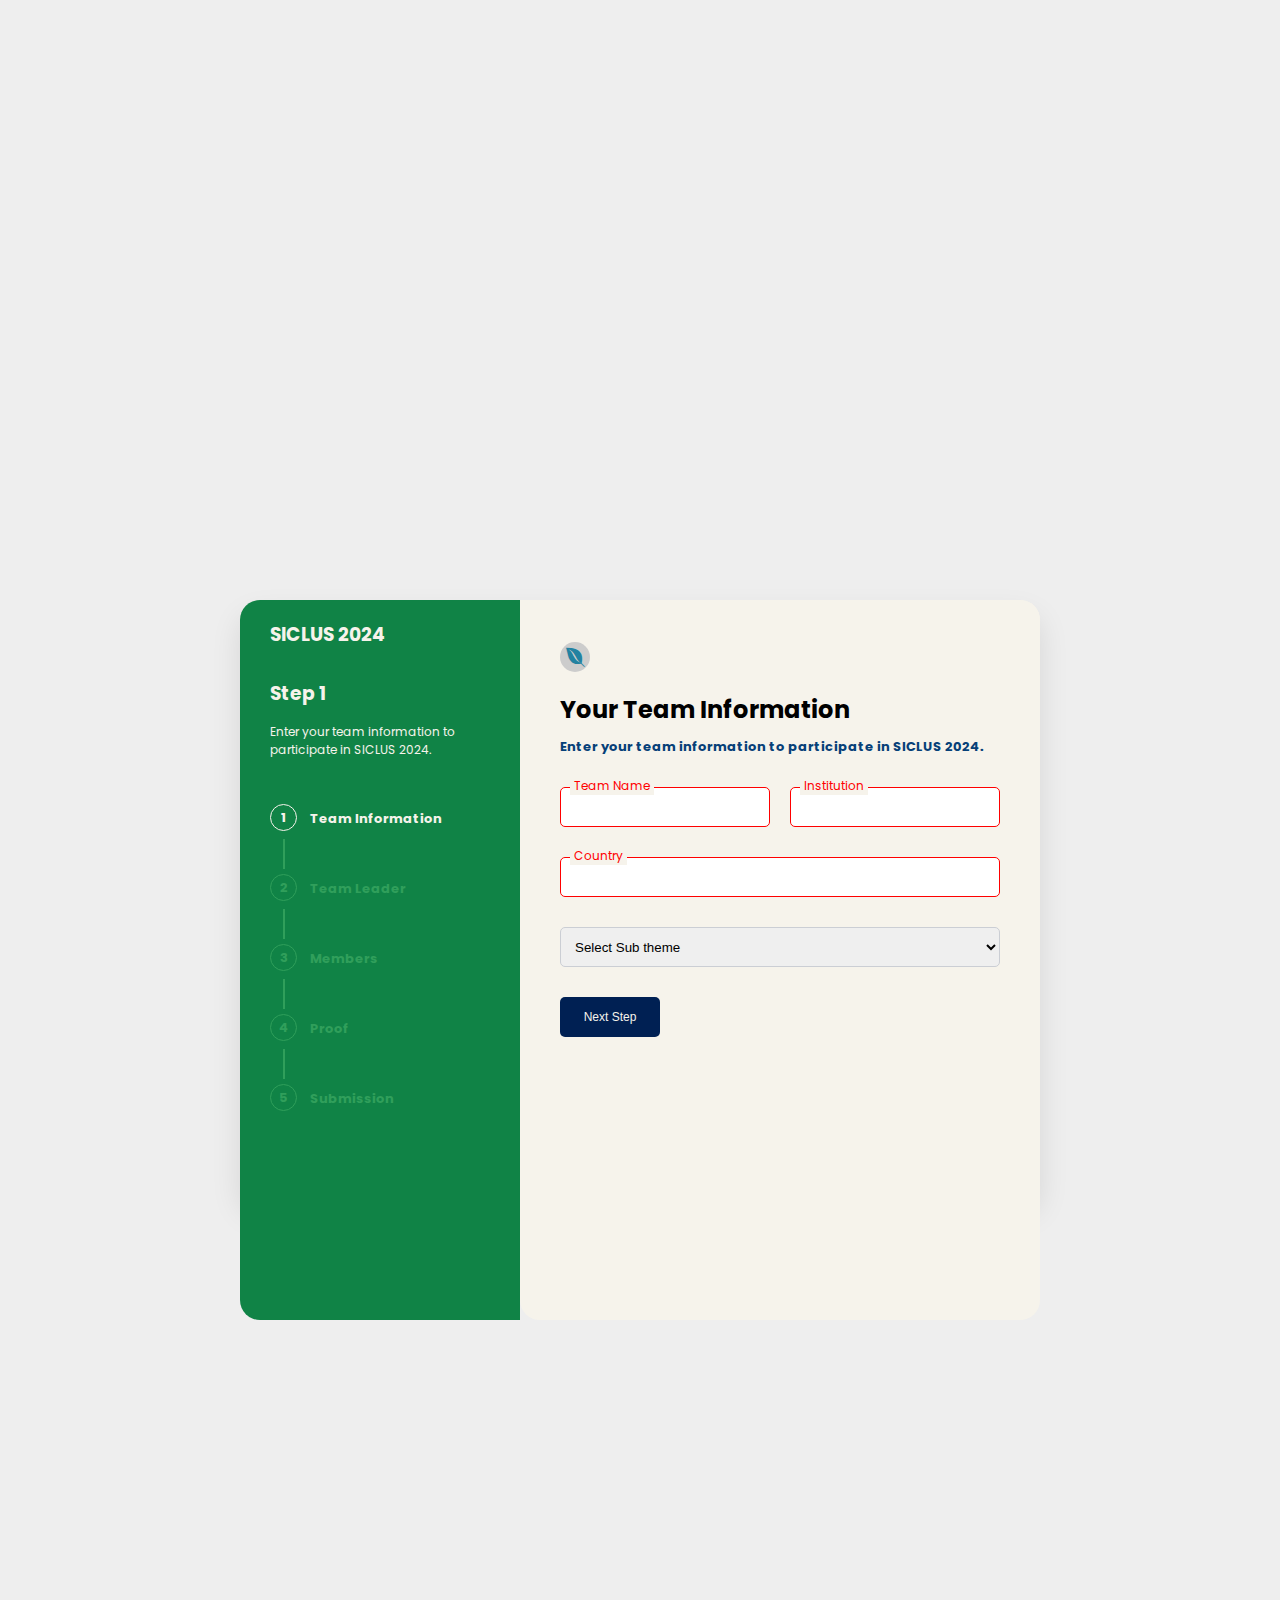
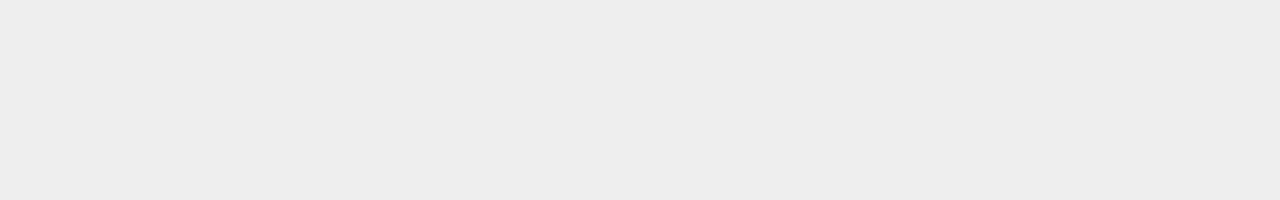
==== commit 1518b903: "revisi" ====
--- a/Registrasi/Index.html
+++ b/Registrasi/Index.html
@@ -19,7 +19,7 @@
                         </div>
                         <div class="steps-content">
                             <h3>Step <span class="step-number">1</span></h3>
-                            <p class="step-number-content active">Enter your Team information to participate in SICLUS 2024.</p>
+                            <p class="step-number-content active">Enter your team information to participate in SICLUS 2024.</p>
                         </div>
                         <ul class="progress-bar">
                             <li class="active">Team Information</li>
@@ -34,7 +34,7 @@
                             <small><i class="fa fa-envira"></i></small>
                             <div class="text">
                                 <h2>Your Team Information</h2>
-                                <p>Enter your Team information to participate in SICLUS 2024.</p>
+                                <p>Enter your team information to participate in SICLUS 2024.</p>
                             </div>
                             <div class="input-text">
                                 <div class="input-div">
@@ -71,28 +71,28 @@
                             <small><i class="fa fa-envira"></i></small>
                             <div class="text">
                                 <h2>Team Leader</h2>
-                                <p>Inform about your team leader.</p>
-                            </div>
-                            <div class="input-text">
-                                <div class="input-div">
-                                    <input type="text" required>
-                                    <span>Team Leader Name</span>
+                                <p>Inform us about your team leader.</p>
+                            </div>
+                            <div class="input-text">
+                                <div class="input-div">
+                                    <input type="text" required require id="user_name">
+                                    <span>Your Name</span>
                                 </div>
                                 <div class="input-div"> 
                                     <input type="text" required>
-                                    <span>Team Leader Major</span>
+                                    <span>Institution</span>
                                 </div>
                             </div>
                             <div class="input-text">
                                 <div class="input-div">
                                     <input type="tel" required pattern="\+?[0-9]{10,15}" title="Phone number must be between 10 to 15 digits and can start with +">
                                     <span>Phone number</span>
-                                </div>                        
+                                </div>
                                 <div class="input-div">
                                     <input type="email" required pattern="[a-zA-Z0-9._%+-]+@[a-zA-Z0-9.-]+\.[a-zA-Z]{2,}" title="Please enter a valid email address">
                                     <span>E-mail Address</span>
                                 </div>
-                            </div>
+                            </div>                            
                             <div class="buttons button_space">
                                 <button class="back_button">Back</button>
                                 <button class="next_button">Next Step</button>
@@ -103,7 +103,7 @@
                             <small><i class="fa fa-envira"></i></small>
                             <div class="text">
                                 <h2>Member</h2>
-                                <p>Give us More information regarding the member?</p>
+                                <p>Give us information about your team members</p>
                             </div>
                             <div class="input-text">
                                 <div class="input-div">
@@ -135,12 +135,12 @@
                             <small><i class="fa fa-envira"></i></small>
                             <div class="text">
                                 <h2>Registration Proof</h2>
-                                <p>Let us Know if you completed the registration task and proof if you are a student</p>
+                                <p>Let us know if you completed the registration task</p>
                             </div>
                             <div class="input-text">
                                 <div class="input-div">
                                     <input type="file" required name="Flyer" id="Flyer">
-                                    <label>Flyer</label>
+                                    <label>Flyer on Instagram</label>
                                 </div>
                             </div>
                             <div class="input-text">
@@ -152,13 +152,13 @@
                             <div class="input-text">
                                 <div class="input-div">
                                     <input type="file" required name="flyer" id="flyer">
-                                    <label>Flyer (Group chat)</label>
+                                    <label>Flyer on Group Chats</label>
                                 </div>
                             </div>
                             <div class="input-text">
                                 <div class="input-div">
                                     <input type="file" required name="student_id_card" id="student_id_card">
-                                    <label>Student ID Card/KRS (PDF)</label>
+                                    <label>Student ID Card (PDF)</label>
                                 </div>
                             </div>
                             <div class="buttons button_space">
@@ -199,7 +199,7 @@
                              
                             <div class="text congrats">
                                 <h2>Congratulations!</h2>
-                                <p>Thanks Energizen. <span class="shown_name"></span> your information has been submitted successfully. Join the WhatsApp group <a href="https://your_whatsapp_group_link_here">here</a>.</p>
+                                <p>Thanks Energizen. <span class="shown_name"></span> your information has been submitted successfully. Join the WhatsApp group <a href="https://chat.whatsapp.com/GjWHPbt6DsSFwZsiT9t2uC">here</a>.</p>
                             </div>
                         </div>
                     </div>
--- a/Registrasi/style.css
+++ b/Registrasi/style.css
@@ -204,10 +204,13 @@
 }
 
 .input-div span {
-    display: block;
-    margin-top: 5px;
+    position: absolute;
+    top: 12px;
+    left: 12px;
     font-size: 14px;
     color: #000;
+    transition: all 0.3s ease;
+    pointer-events: none;
 }
 
 input[type="text"],
@@ -246,16 +249,17 @@
 }
 
 .input-div input:focus ~ span,
-.input-div input:valid ~ span {
-    top: -23px;
-    left: 6px;
-    font-size: 14px;
+.input-div input:not(:placeholder-shown) ~ span {
+    top: -10px;
+    left: 10px;
+    font-size: 12px;
     padding: 0 4px;
-    border-radius: 3px;
+    background: #F6F3EB; 
 }
 
 input:focus,
-input:valid {
+input:valid,
+input:invalid {
     border-color: #108346;
 }
 
@@ -289,71 +293,6 @@
     border: 1px solid #000;
 }
 
-.user_card {
-    margin-top: 20px;
-    margin-bottom: 40px;
-    height: 200px;
-    width: 100%;
-    border: 1px solid #c7d3d9;
-    border-radius: 10px;
-    display: flex;
-    overflow: hidden;
-    position: relative;
-}
-
-.user_card span {
-    height: 80px;
-    width: 100%;
-    background-color: #dfeeff;
-}
-
-.circle {
-    position: absolute;
-    top: 40px;
-    left: 60px;
-}
-
-.circle span {
-    height: 70px;
-    width: 70px;
-    background-color: #F6F3EB;
-    display: flex;
-    justify-content: center;
-    align-items: center;
-    border: 2px solid #F6F3EB;
-    border-radius: 50%;
-}
-
-.circle span img {
-    width: 100%;
-    height: 100%;
-    border-radius: 50%;
-    object-fit: cover;
-}
-
-.social {
-    display: flex;
-    position: absolute;
-    top: 100px;
-    right: 10px;
-}
-
-.social span {
-    height: 30px;
-    width: 30px;
-    border-radius: 7px;
-    background-color: #F6F3EB;
-    border: 1px solid #cbd6dc;
-    display: flex;
-    justify-content: center;
-    align-items: center;
-    margin-left: 10px;
-    color: #cbd6dc;
-}
-
-.social span i {
-    cursor: pointer;
-}
 
 .heart {
     color: red !important;
@@ -423,6 +362,22 @@
     animation: stroke 0.3s cubic-bezier(0.65, 0, 0.45, 1) 0.8s forwards;
 }
 
+.custom-alert {
+    position: absolute;
+    background: white;
+    border: 1px solid #cc0;
+    padding: 5px;
+    border-radius: 3px;
+    z-index: 100;
+    top: -30px;
+    left: 0;
+    box-shadow: 0 0 5px rgba(0, 0, 0, 0.1);
+    font-size: 12px; 
+}
+
+
+
+
 @keyframes stroke {
     100% {
         stroke-dashoffset: 0;
